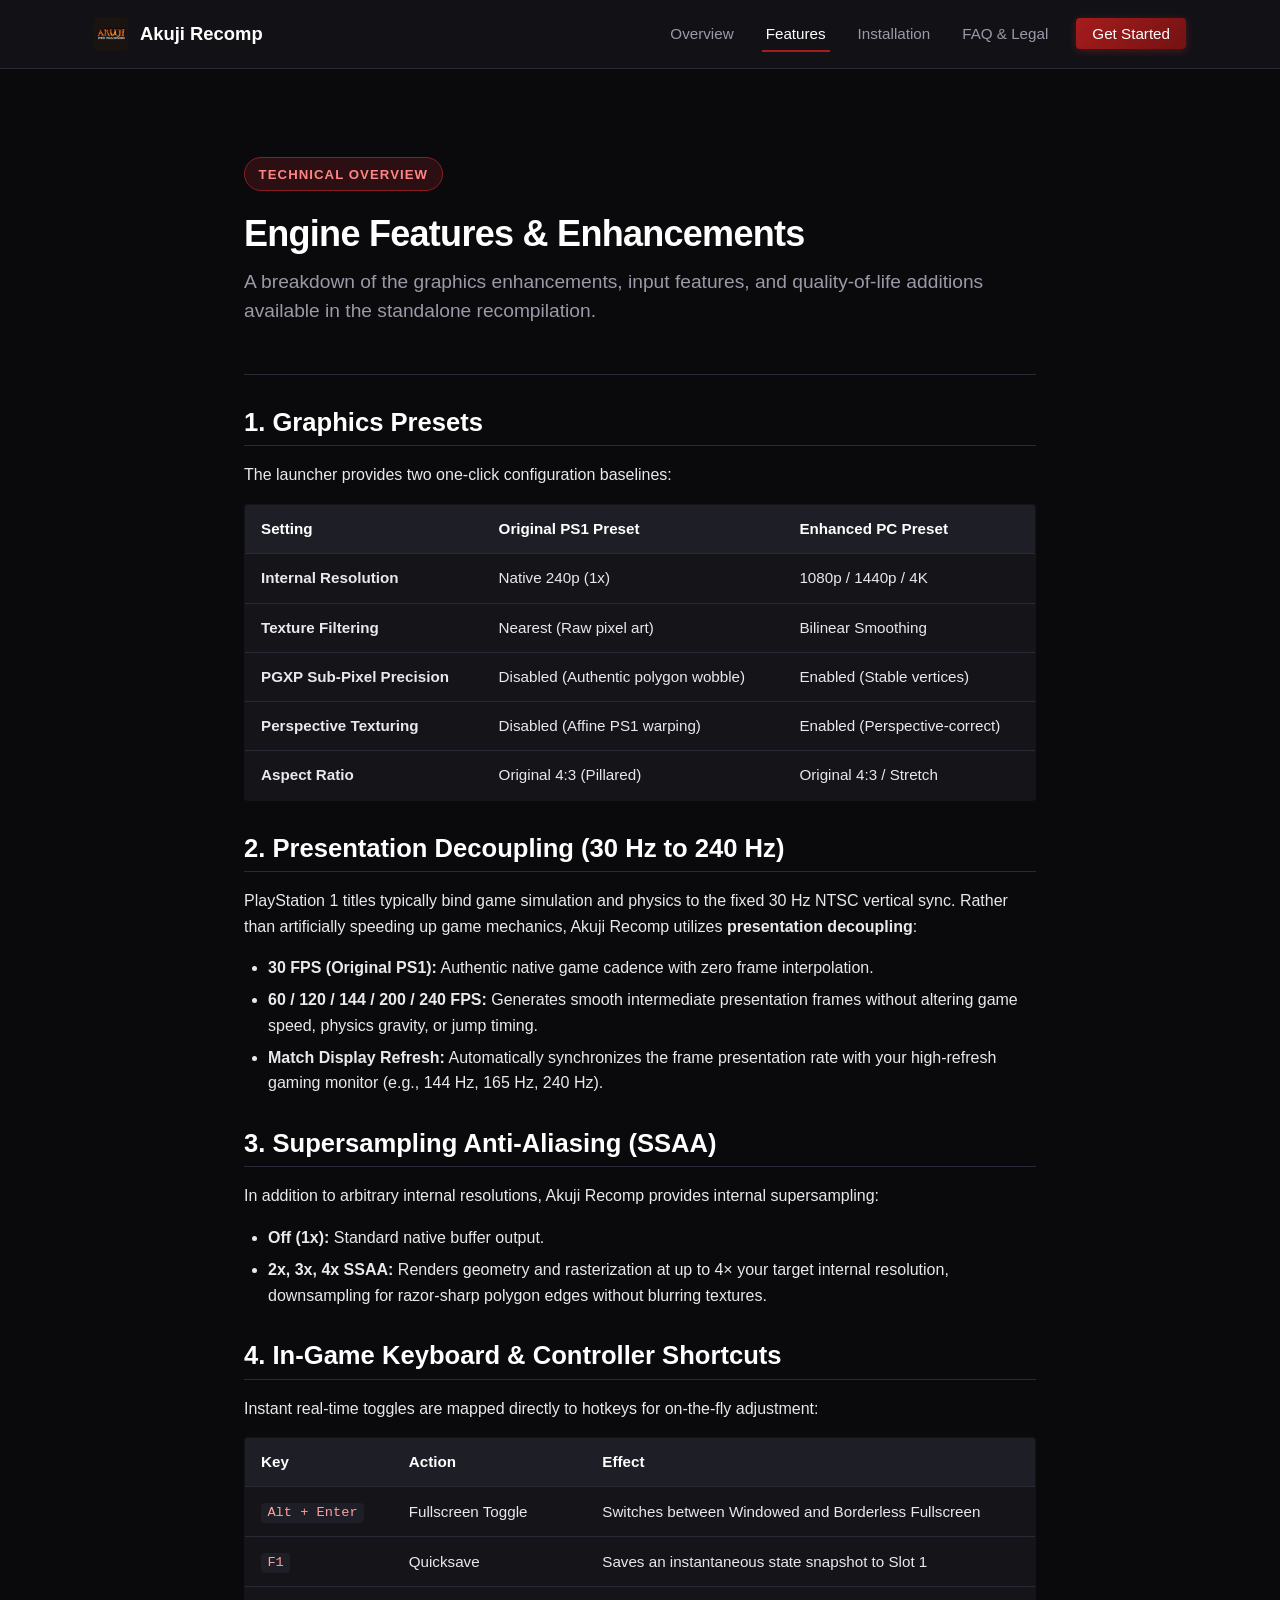
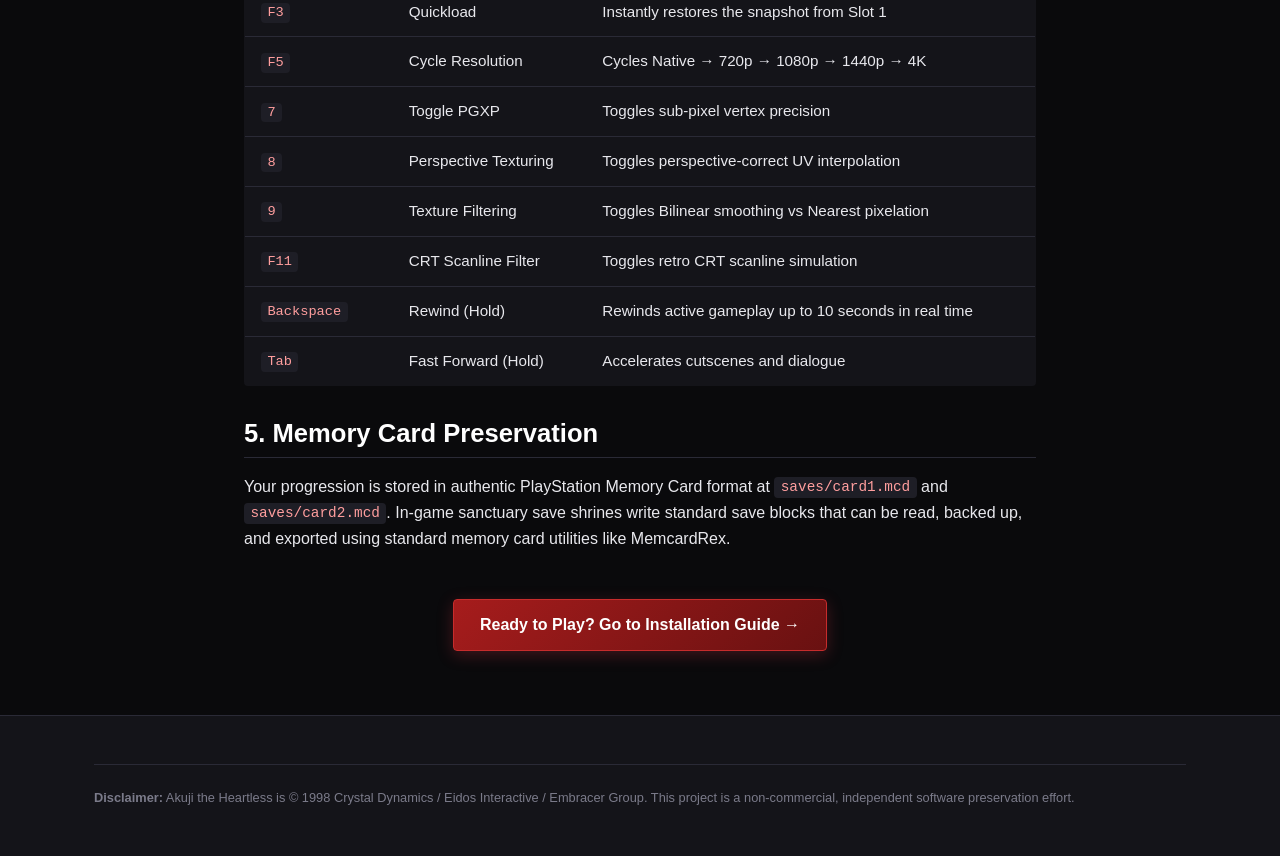
==== features.html @ 2ce939e8 "docs: publish static project website for GitHub Pages" ====
<!DOCTYPE html>
<html lang="en">
<head>
  <meta charset="UTF-8">
  <meta name="viewport" content="width=device-width, initial-scale=1.0">
  <title>Features &amp; Graphics — Akuji Recomp</title>
  <meta name="description" content="Explore graphics options, presentation decoupling, PGXP geometry precision, and quality-of-life enhancements in Akuji the Heartless Recomp.">
  <link rel="icon" type="image/x-icon" href="images/akuji.ico">
  <link rel="stylesheet" href="css/style.css">
</head>
<body>

  <!-- Site Header -->
  <header class="site-header">
    <div class="container nav-wrap">
      <a href="index.html" class="brand-link">
        <img src="images/akuji.ico" alt="Akuji Logo" class="brand-icon">
        <span>Akuji Recomp</span>
      </a>
      <button class="nav-toggle" aria-label="Toggle navigation" aria-expanded="false">☰</button>
      <ul class="nav-links">
        <li><a href="index.html">Overview</a></li>
        <li><a href="features.html" class="active">Features</a></li>
        <li><a href="install.html">Installation</a></li>
        <li><a href="faq.html">FAQ &amp; Legal</a></li>
        <li><a href="install.html#download" class="btn-nav">Get Started</a></li>
      </ul>
    </div>
  </header>

  <main class="container prose" style="padding-top: 2.5rem; padding-bottom: 4rem;">
    <div class="page-header">
      <span class="badge-tag">Technical Overview</span>
      <h1>Engine Features &amp; Enhancements</h1>
      <p class="lead">
        A breakdown of the graphics enhancements, input features, and quality-of-life additions available in the standalone recompilation.
      </p>
    </div>

    <h2>1. Graphics Presets</h2>
    <p>
      The launcher provides two one-click configuration baselines:
    </p>

    <table>
      <thead>
        <tr>
          <th>Setting</th>
          <th>Original PS1 Preset</th>
          <th>Enhanced PC Preset</th>
        </tr>
      </thead>
      <tbody>
        <tr>
          <td><strong>Internal Resolution</strong></td>
          <td>Native 240p (1x)</td>
          <td>1080p / 1440p / 4K</td>
        </tr>
        <tr>
          <td><strong>Texture Filtering</strong></td>
          <td>Nearest (Raw pixel art)</td>
          <td>Bilinear Smoothing</td>
        </tr>
        <tr>
          <td><strong>PGXP Sub-Pixel Precision</strong></td>
          <td>Disabled (Authentic polygon wobble)</td>
          <td>Enabled (Stable vertices)</td>
        </tr>
        <tr>
          <td><strong>Perspective Texturing</strong></td>
          <td>Disabled (Affine PS1 warping)</td>
          <td>Enabled (Perspective-correct)</td>
        </tr>
        <tr>
          <td><strong>Aspect Ratio</strong></td>
          <td>Original 4:3 (Pillared)</td>
          <td>Original 4:3 / Stretch</td>
        </tr>
      </tbody>
    </table>

    <h2>2. Presentation Decoupling (30 Hz to 240 Hz)</h2>
    <p>
      PlayStation 1 titles typically bind game simulation and physics to the fixed 30 Hz NTSC vertical sync. Rather than artificially speeding up game mechanics, Akuji Recomp utilizes <strong>presentation decoupling</strong>:
    </p>
    <ul>
      <li><strong>30 FPS (Original PS1):</strong> Authentic native game cadence with zero frame interpolation.</li>
      <li><strong>60 / 120 / 144 / 200 / 240 FPS:</strong> Generates smooth intermediate presentation frames without altering game speed, physics gravity, or jump timing.</li>
      <li><strong>Match Display Refresh:</strong> Automatically synchronizes the frame presentation rate with your high-refresh gaming monitor (e.g., 144 Hz, 165 Hz, 240 Hz).</li>
    </ul>

    <h2>3. Supersampling Anti-Aliasing (SSAA)</h2>
    <p>
      In addition to arbitrary internal resolutions, Akuji Recomp provides internal supersampling:
    </p>
    <ul>
      <li><strong>Off (1x):</strong> Standard native buffer output.</li>
      <li><strong>2x, 3x, 4x SSAA:</strong> Renders geometry and rasterization at up to 4× your target internal resolution, downsampling for razor-sharp polygon edges without blurring textures.</li>
    </ul>

    <h2>4. In-Game Keyboard &amp; Controller Shortcuts</h2>
    <p>
      Instant real-time toggles are mapped directly to hotkeys for on-the-fly adjustment:
    </p>

    <table>
      <thead>
        <tr>
          <th>Key</th>
          <th>Action</th>
          <th>Effect</th>
        </tr>
      </thead>
      <tbody>
        <tr>
          <td><code>Alt + Enter</code></td>
          <td>Fullscreen Toggle</td>
          <td>Switches between Windowed and Borderless Fullscreen</td>
        </tr>
        <tr>
          <td><code>F1</code></td>
          <td>Quicksave</td>
          <td>Saves an instantaneous state snapshot to Slot 1</td>
        </tr>
        <tr>
          <td><code>F3</code></td>
          <td>Quickload</td>
          <td>Instantly restores the snapshot from Slot 1</td>
        </tr>
        <tr>
          <td><code>F5</code></td>
          <td>Cycle Resolution</td>
          <td>Cycles Native &rarr; 720p &rarr; 1080p &rarr; 1440p &rarr; 4K</td>
        </tr>
        <tr>
          <td><code>7</code></td>
          <td>Toggle PGXP</td>
          <td>Toggles sub-pixel vertex precision</td>
        </tr>
        <tr>
          <td><code>8</code></td>
          <td>Perspective Texturing</td>
          <td>Toggles perspective-correct UV interpolation</td>
        </tr>
        <tr>
          <td><code>9</code></td>
          <td>Texture Filtering</td>
          <td>Toggles Bilinear smoothing vs Nearest pixelation</td>
        </tr>
        <tr>
          <td><code>F11</code></td>
          <td>CRT Scanline Filter</td>
          <td>Toggles retro CRT scanline simulation</td>
        </tr>
        <tr>
          <td><code>Backspace</code></td>
          <td>Rewind (Hold)</td>
          <td>Rewinds active gameplay up to 10 seconds in real time</td>
        </tr>
        <tr>
          <td><code>Tab</code></td>
          <td>Fast Forward (Hold)</td>
          <td>Accelerates cutscenes and dialogue</td>
        </tr>
      </tbody>
    </table>

    <h2>5. Memory Card Preservation</h2>
    <p>
      Your progression is stored in authentic PlayStation Memory Card format at <code>saves/card1.mcd</code> and <code>saves/card2.mcd</code>. In-game sanctuary save shrines write standard save blocks that can be read, backed up, and exported using standard memory card utilities like MemcardRex.
    </p>

    <div style="margin-top: 3rem; text-align: center;">
      <a href="install.html" class="btn btn-primary">Ready to Play? Go to Installation Guide &rarr;</a>
    </div>
  </main>

  <!-- Site Footer -->
  <footer class="site-footer">
    <div class="container">
      <div class="footer-bottom">
        <p class="legal-notice">
          <strong>Disclaimer:</strong> Akuji the Heartless is &copy; 1998 Crystal Dynamics / Eidos Interactive / Embracer Group. This project is a non-commercial, independent software preservation effort.
        </p>
      </div>
    </div>
  </footer>

  <script src="js/main.js"></script>
</body>
</html>
---- css/style.css ----
/* ==========================================================================
   Akuji the Heartless Recomp — Official Static Website Stylesheet
   Designed for GitHub Pages Deployment (Responsive, Clean, Accessible)
   ========================================================================== */

:root {
  --bg-primary: #0a0a0c;
  --bg-surface: #141419;
  --bg-surface-elevated: #1e1e26;
  --bg-surface-glass: rgba(20, 20, 25, 0.85);
  --border-subtle: #2a2a36;
  --border-accent: #8b1d24;
  --text-main: #e8e8ed;
  --text-muted: #9a9aa8;
  --text-accent: #e63946;
  --accent-gold: #d4af37;
  --accent-crimson: #a61c1c;
  --accent-glow: rgba(230, 57, 70, 0.25);
  --font-sans: -apple-system, BlinkMacSystemFont, "Segoe UI", Roboto, Oxygen, Ubuntu, Cantarell, "Helvetica Neue", sans-serif;
  --font-mono: ui-monospace, SFMono-Regular, "SF Mono", Menlo, Consolas, "Liberation Mono", monospace;
  --container-max: 1140px;
  --radius-sm: 4px;
  --radius-md: 8px;
  --radius-lg: 14px;
  --transition-fast: 0.2s ease;
}

*, *::before, *::after {
  box-sizing: border-box;
  margin: 0;
  padding: 0;
}

html {
  font-size: 16px;
  scroll-behavior: smooth;
}

body {
  background-color: var(--bg-primary);
  color: var(--text-main);
  font-family: var(--font-sans);
  line-height: 1.6;
  min-height: 100vh;
  display: flex;
  flex-direction: column;
  overflow-x: hidden;
}

/* Typography */
h1, h2, h3, h4 {
  color: #ffffff;
  font-weight: 700;
  line-height: 1.25;
  margin-bottom: 0.75rem;
}

h1 { font-size: 2.75rem; letter-spacing: -0.02em; }
h2 { font-size: 2rem; margin-top: 1rem; }
h3 { font-size: 1.35rem; }
p { margin-bottom: 1rem; color: var(--text-main); }
p.lead { font-size: 1.2rem; color: var(--text-muted); line-height: 1.5; }
a { color: var(--text-accent); text-decoration: none; transition: color var(--transition-fast); }
a:hover { color: #ff6b6b; text-decoration: underline; }

/* Container */
.container {
  width: 100%;
  max-width: var(--container-max);
  margin-left: auto;
  margin-right: auto;
  padding-left: 1.5rem;
  padding-right: 1.5rem;
}

/* Header & Nav */
header.site-header {
  position: sticky;
  top: 0;
  z-index: 100;
  background: var(--bg-surface-glass);
  backdrop-filter: blur(12px);
  -webkit-backdrop-filter: blur(12px);
  border-bottom: 1px solid var(--border-subtle);
}

.nav-wrap {
  display: flex;
  align-items: center;
  justify-content: space-between;
  height: 4.25rem;
}

.brand-link {
  display: flex;
  align-items: center;
  gap: 0.75rem;
  font-weight: 700;
  font-size: 1.15rem;
  color: #ffffff;
  text-decoration: none;
}

.brand-icon {
  width: 34px;
  height: 34px;
  border-radius: var(--radius-sm);
}

.nav-links {
  display: flex;
  align-items: center;
  gap: 1.5rem;
  list-style: none;
}

.nav-links a {
  color: var(--text-muted);
  font-weight: 500;
  font-size: 0.95rem;
  padding: 0.5rem 0.25rem;
  border-bottom: 2px solid transparent;
}

.nav-links a:hover,
.nav-links a.active {
  color: #ffffff;
  text-decoration: none;
  border-bottom-color: var(--accent-crimson);
}

.btn-nav {
  background: linear-gradient(135deg, var(--accent-crimson), #731212);
  color: #ffffff !important;
  padding: 0.45rem 1rem !important;
  border-radius: var(--radius-sm);
  border-bottom: none !important;
  font-weight: 600;
  box-shadow: 0 2px 8px var(--accent-glow);
}

.btn-nav:hover {
  background: linear-gradient(135deg, #c42323, #8a1717);
  box-shadow: 0 4px 14px rgba(230, 57, 70, 0.4);
}

/* Mobile Nav Toggle */
.nav-toggle {
  display: none;
  background: none;
  border: none;
  color: #ffffff;
  font-size: 1.5rem;
  cursor: pointer;
}

/* Hero Section */
.hero {
  padding: 4.5rem 0 3rem;
  text-align: center;
  background: radial-gradient(circle at 50% 20%, rgba(139, 29, 36, 0.18), transparent 70%);
}

.badge-tag {
  display: inline-block;
  background: rgba(139, 29, 36, 0.25);
  border: 1px solid var(--border-accent);
  color: #ff8585;
  font-size: 0.825rem;
  font-weight: 600;
  text-transform: uppercase;
  letter-spacing: 0.08em;
  padding: 0.35rem 0.85rem;
  border-radius: 999px;
  margin-bottom: 1.25rem;
}

.hero h1 span {
  color: var(--text-accent);
}

.hero p.lead {
  max-width: 720px;
  margin: 0 auto 2rem;
}

.hero-actions {
  display: flex;
  justify-content: center;
  gap: 1rem;
  flex-wrap: wrap;
  margin-bottom: 2.5rem;
}

.btn {
  display: inline-flex;
  align-items: center;
  justify-content: center;
  gap: 0.5rem;
  font-size: 1rem;
  font-weight: 600;
  padding: 0.75rem 1.6rem;
  border-radius: var(--radius-sm);
  cursor: pointer;
  text-decoration: none;
  transition: all var(--transition-fast);
}

.btn-primary {
  background: linear-gradient(135deg, var(--accent-crimson), #691111);
  color: #ffffff;
  border: 1px solid #c72c2c;
  box-shadow: 0 4px 16px var(--accent-glow);
}

.btn-primary:hover {
  background: linear-gradient(135deg, #c72c2c, #851616);
  color: #ffffff;
  text-decoration: none;
  transform: translateY(-1px);
}

.btn-secondary {
  background: var(--bg-surface);
  color: var(--text-main);
  border: 1px solid var(--border-subtle);
}

.btn-secondary:hover {
  background: var(--bg-surface-elevated);
  border-color: #3f3f50;
  color: #ffffff;
  text-decoration: none;
}

/* Feature Grid */
.features-grid {
  display: grid;
  grid-template-columns: repeat(auto-fit, minmax(300px, 1fr));
  gap: 1.5rem;
  margin: 2rem 0;
}

.feature-card {
  background: var(--bg-surface);
  border: 1px solid var(--border-subtle);
  border-radius: var(--radius-md);
  padding: 1.75rem;
  transition: transform var(--transition-fast), border-color var(--transition-fast);
}

.feature-card:hover {
  transform: translateY(-3px);
  border-color: rgba(230, 57, 70, 0.4);
}

.feature-card .icon {
  font-size: 1.8rem;
  margin-bottom: 1rem;
  display: inline-block;
}

.feature-card h3 {
  color: #ffffff;
  margin-bottom: 0.5rem;
}

.feature-card p {
  color: var(--text-muted);
  font-size: 0.95rem;
  margin-bottom: 0;
}

/* Comparison Showcase */
.showcase-section {
  padding: 3rem 0;
  border-top: 1px solid var(--border-subtle);
}

.showcase-grid {
  display: grid;
  grid-template-columns: 1fr 1fr;
  gap: 1.5rem;
  margin-top: 1.5rem;
}

.showcase-item {
  background: var(--bg-surface);
  border: 1px solid var(--border-subtle);
  border-radius: var(--radius-md);
  overflow: hidden;
}

.showcase-img {
  width: 100%;
  height: auto;
  display: block;
  border-bottom: 1px solid var(--border-subtle);
}

.showcase-desc {
  padding: 1.25rem;
}

.showcase-desc h4 {
  color: #ffffff;
  margin-bottom: 0.35rem;
}

.showcase-desc p {
  color: var(--text-muted);
  font-size: 0.9rem;
  margin-bottom: 0;
}

/* Info Callout */
.alert-box {
  background: rgba(20, 20, 25, 0.85);
  border-left: 4px solid var(--accent-crimson);
  border-radius: 0 var(--radius-sm) var(--radius-sm) 0;
  padding: 1.25rem 1.5rem;
  margin: 1.5rem 0;
}

.alert-box.gold {
  border-left-color: var(--accent-gold);
}

.alert-box h4 {
  font-size: 1.05rem;
  margin-bottom: 0.4rem;
}

.alert-box p:last-child {
  margin-bottom: 0;
  font-size: 0.925rem;
  color: var(--text-muted);
}

/* Content Pages */
.page-header {
  padding: 3rem 0 2rem;
  border-bottom: 1px solid var(--border-subtle);
  margin-bottom: 2rem;
}

.page-header h1 {
  font-size: 2.25rem;
}

.prose {
  max-width: 840px;
}

.prose h2 {
  font-size: 1.6rem;
  border-bottom: 1px solid var(--border-subtle);
  padding-bottom: 0.4rem;
  margin-top: 2rem;
  margin-bottom: 1rem;
}

.prose h3 {
  font-size: 1.25rem;
  margin-top: 1.5rem;
  margin-bottom: 0.5rem;
}

.prose ul, .prose ol {
  margin-left: 1.5rem;
  margin-bottom: 1.25rem;
  color: var(--text-main);
}

.prose li {
  margin-bottom: 0.4rem;
}

/* Code Blocks & Tables */
pre, code {
  font-family: var(--font-mono);
}

code {
  background: var(--bg-surface-elevated);
  padding: 0.15rem 0.4rem;
  border-radius: var(--radius-sm);
  font-size: 0.9em;
  color: #ff9e9e;
}

pre {
  background: var(--bg-surface);
  border: 1px solid var(--border-subtle);
  border-radius: var(--radius-sm);
  padding: 1rem;
  overflow-x: auto;
  margin-bottom: 1.25rem;
}

pre code {
  background: none;
  padding: 0;
  color: #e0e0e0;
}

table {
  width: 100%;
  border-collapse: collapse;
  margin-bottom: 1.5rem;
  background: var(--bg-surface);
  border: 1px solid var(--border-subtle);
  border-radius: var(--radius-sm);
  overflow: hidden;
}

th, td {
  padding: 0.75rem 1rem;
  text-align: left;
  border-bottom: 1px solid var(--border-subtle);
  font-size: 0.95rem;
}

th {
  background: var(--bg-surface-elevated);
  color: #ffffff;
  font-weight: 600;
}

/* Steps List */
.steps-list {
  counter-reset: step-counter;
  list-style: none;
  margin: 1.5rem 0;
  padding: 0;
}

.steps-list li {
  counter-increment: step-counter;
  position: relative;
  padding-left: 3rem;
  margin-bottom: 1.75rem;
}

.steps-list li::before {
  content: counter(step-counter);
  position: absolute;
  left: 0;
  top: 0;
  width: 2.2rem;
  height: 2.2rem;
  background: var(--accent-crimson);
  color: #ffffff;
  font-weight: 700;
  border-radius: 50%;
  display: flex;
  align-items: center;
  justify-content: center;
  font-size: 0.95rem;
}

/* Footer */
footer.site-footer {
  margin-top: auto;
  background: var(--bg-surface);
  border-top: 1px solid var(--border-subtle);
  padding: 3rem 0 2rem;
  font-size: 0.875rem;
  color: var(--text-muted);
}

.footer-grid {
  display: grid;
  grid-template-columns: 2fr 1fr 1fr;
  gap: 2rem;
  margin-bottom: 2rem;
}

.footer-col h5 {
  color: #ffffff;
  font-size: 0.95rem;
  margin-bottom: 0.75rem;
  text-transform: uppercase;
  letter-spacing: 0.05em;
}

.footer-col ul {
  list-style: none;
}

.footer-col ul li {
  margin-bottom: 0.4rem;
}

.footer-col a {
  color: var(--text-muted);
}

.footer-col a:hover {
  color: #ffffff;
}

.footer-bottom {
  border-top: 1px solid var(--border-subtle);
  padding-top: 1.5rem;
  display: flex;
  flex-direction: column;
  gap: 0.75rem;
}

.legal-notice {
  font-size: 0.8rem;
  line-height: 1.45;
  color: #7b7b8a;
}

/* Responsive */
@media (max-width: 768px) {
  h1 { font-size: 2.1rem; }
  h2 { font-size: 1.6rem; }
  .nav-links {
    display: none;
    position: absolute;
    top: 4.25rem;
    left: 0;
    width: 100%;
    background: var(--bg-surface);
    flex-direction: column;
    padding: 1.5rem;
    border-bottom: 1px solid var(--border-subtle);
  }
  .nav-links.open { display: flex; }
  .nav-toggle { display: block; }
  .showcase-grid { grid-template-columns: 1fr; }
  .footer-grid { grid-template-columns: 1fr; }
}
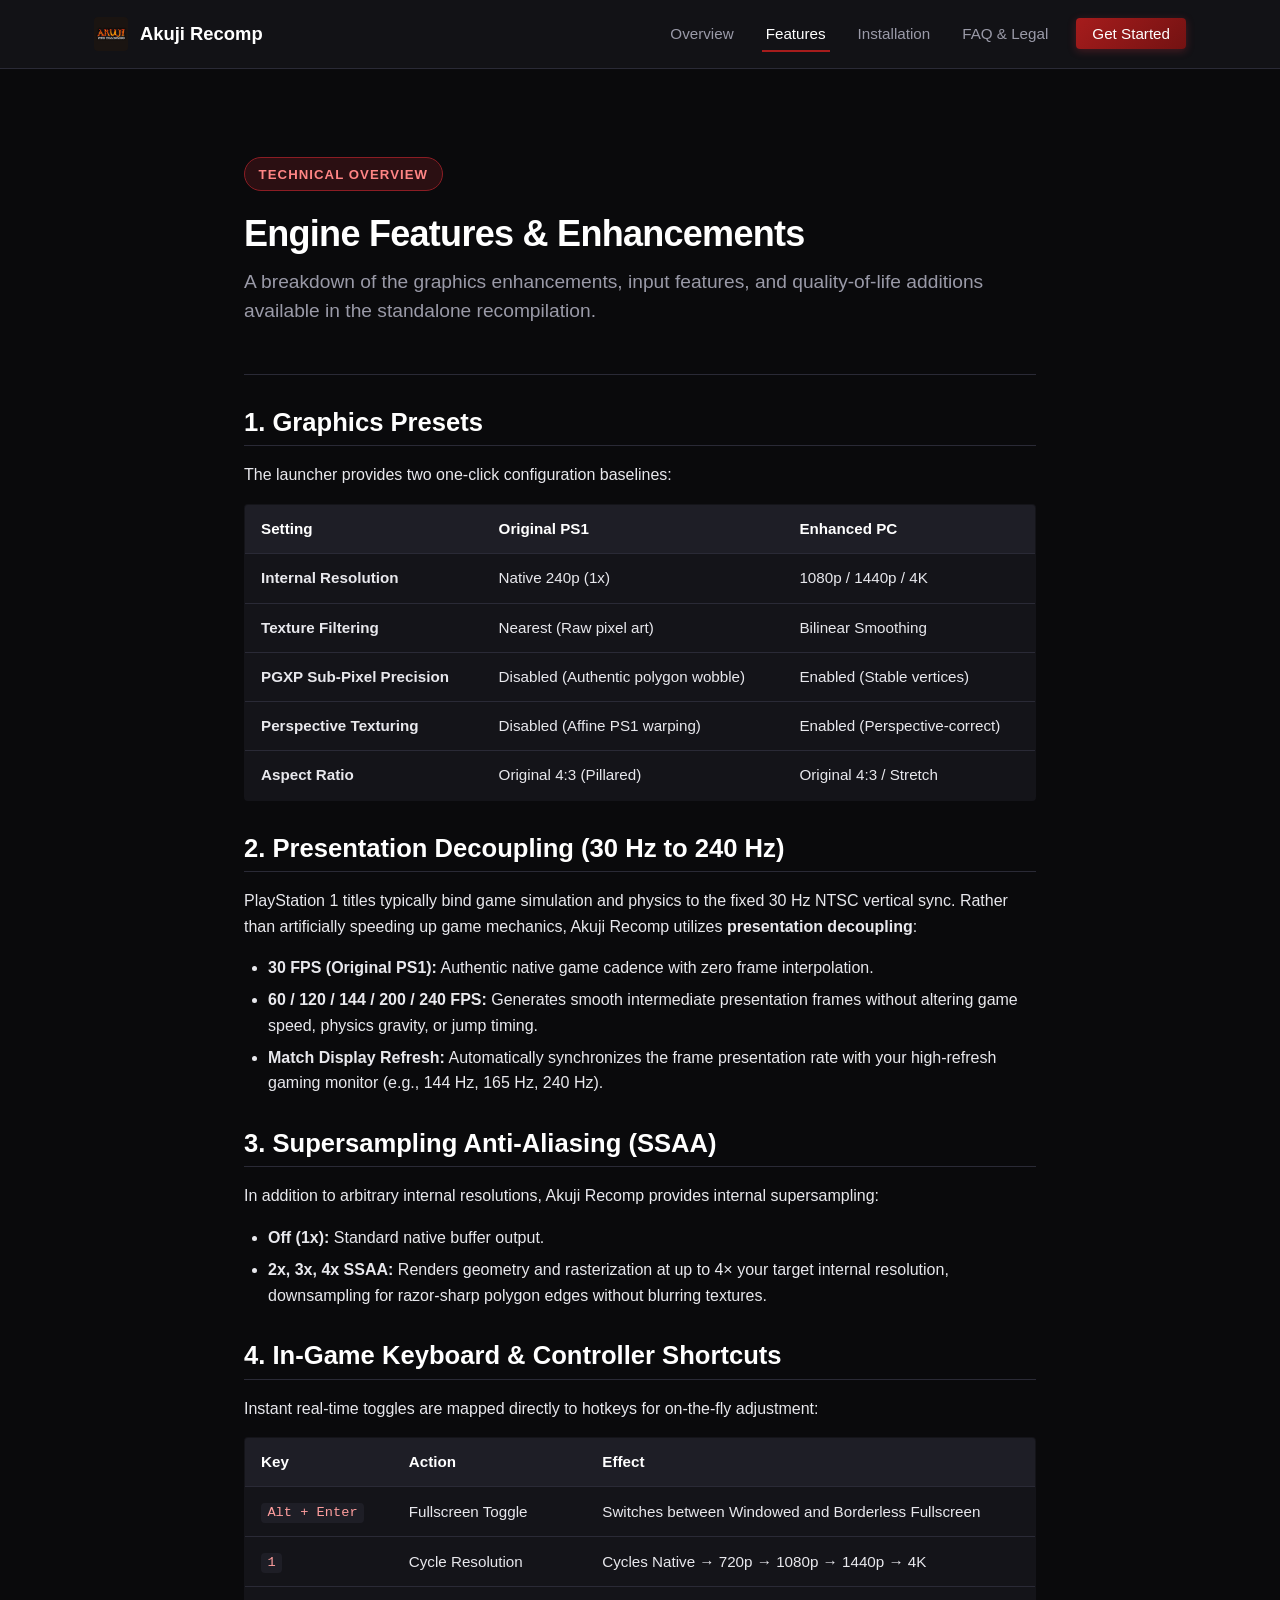
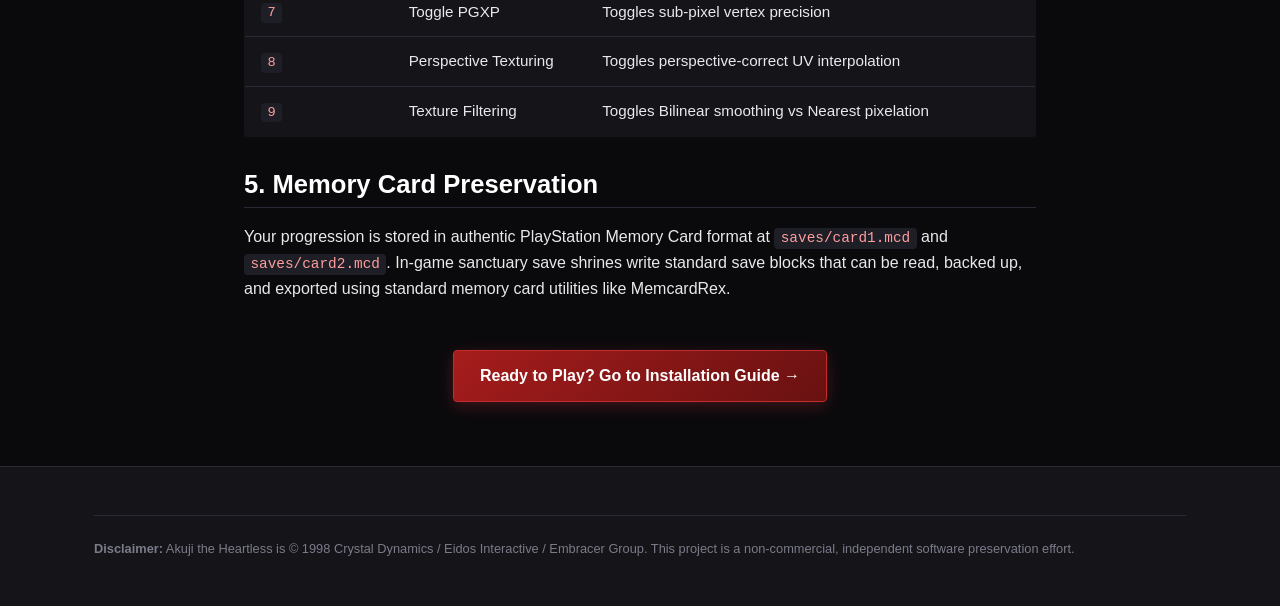
==== commit 52e89ca5: "docs(website): update visual comparison assets and revise in-game shortcuts" ====
--- a/features.html
+++ b/features.html
@@ -46,8 +46,8 @@
       <thead>
         <tr>
           <th>Setting</th>
-          <th>Original PS1 Preset</th>
-          <th>Enhanced PC Preset</th>
+          <th>Original PS1</th>
+          <th>Enhanced PC</th>
         </tr>
       </thead>
       <tbody>
@@ -118,17 +118,7 @@
           <td>Switches between Windowed and Borderless Fullscreen</td>
         </tr>
         <tr>
-          <td><code>F1</code></td>
-          <td>Quicksave</td>
-          <td>Saves an instantaneous state snapshot to Slot 1</td>
-        </tr>
-        <tr>
-          <td><code>F3</code></td>
-          <td>Quickload</td>
-          <td>Instantly restores the snapshot from Slot 1</td>
-        </tr>
-        <tr>
-          <td><code>F5</code></td>
+          <td><code>1</code></td>
           <td>Cycle Resolution</td>
           <td>Cycles Native &rarr; 720p &rarr; 1080p &rarr; 1440p &rarr; 4K</td>
         </tr>
@@ -146,21 +136,6 @@
           <td><code>9</code></td>
           <td>Texture Filtering</td>
           <td>Toggles Bilinear smoothing vs Nearest pixelation</td>
-        </tr>
-        <tr>
-          <td><code>F11</code></td>
-          <td>CRT Scanline Filter</td>
-          <td>Toggles retro CRT scanline simulation</td>
-        </tr>
-        <tr>
-          <td><code>Backspace</code></td>
-          <td>Rewind (Hold)</td>
-          <td>Rewinds active gameplay up to 10 seconds in real time</td>
-        </tr>
-        <tr>
-          <td><code>Tab</code></td>
-          <td>Fast Forward (Hold)</td>
-          <td>Accelerates cutscenes and dialogue</td>
         </tr>
       </tbody>
     </table>
